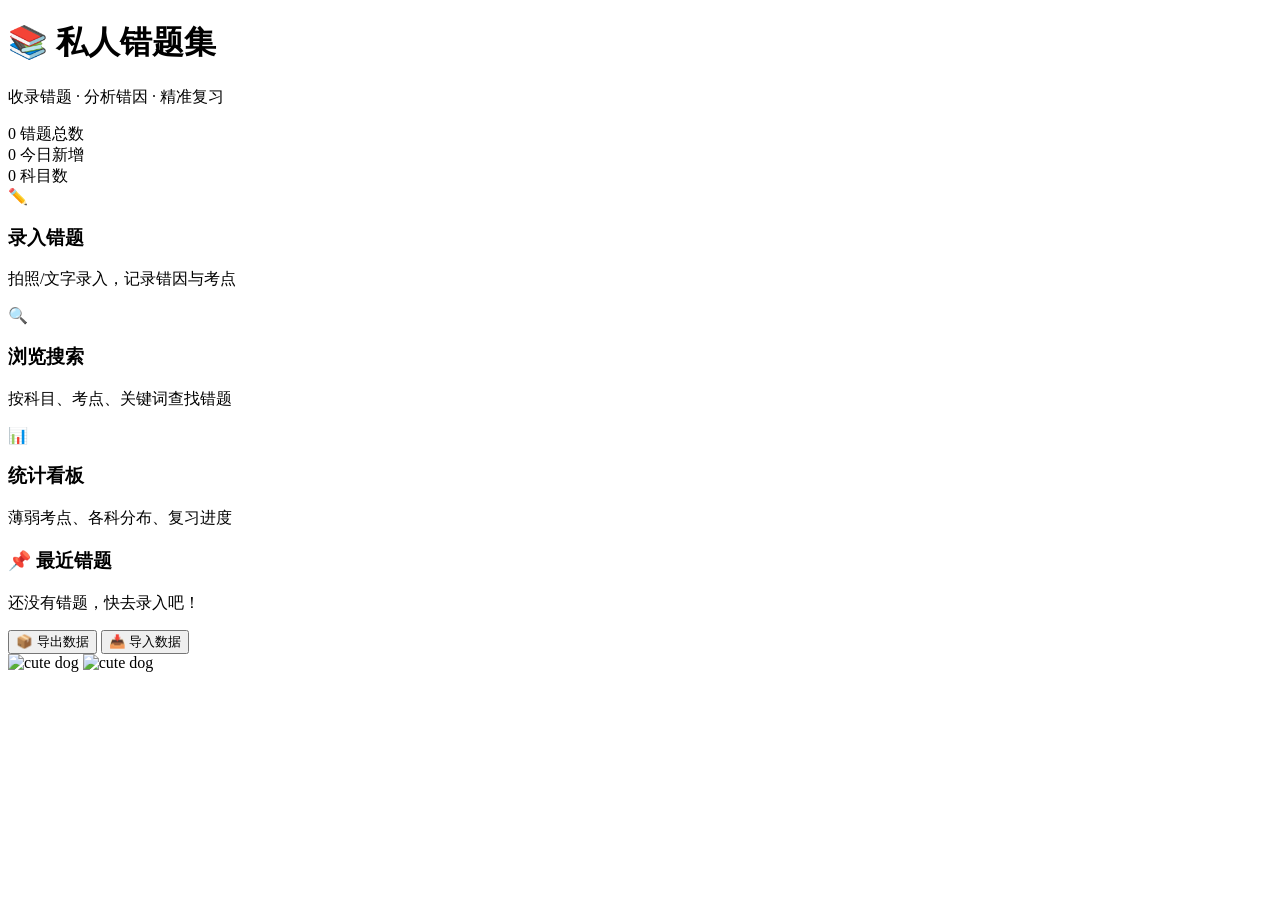
==== index.html @ 0e96a8f3 "Add files via upload 初始上传" ====
<!DOCTYPE html>
<html lang="zh-CN">
<head>
    <meta charset="UTF-8">
    <meta name="viewport" content="width=device-width, initial-scale=1.0">
    <title>私人错题集</title>
    <link rel="stylesheet" href="css/style.css">
    <!-- PWA 配置 -->
    <link rel="manifest" href="manifest.json">
    <meta name="theme-color" content="#f8a4b8">
    <link rel="apple-touch-icon" href="static/icons/icon-192.png">
</head>
<body>
    <div class="container">
        <h1>📚 私人错题集</h1>
        <p class="subtitle">收录错题 · 分析错因 · 精准复习</p>

        <!-- 快捷统计 -->
        <div class="quick-stats" id="quickStats">
            <div class="quick-stat">
                <span class="quick-stat-num" id="totalCount">0</span>
                <span class="quick-stat-label">错题总数</span>
            </div>
            <div class="quick-stat">
                <span class="quick-stat-num" id="todayCount">0</span>
                <span class="quick-stat-label">今日新增</span>
            </div>
            <div class="quick-stat">
                <span class="quick-stat-num" id="subjectCount">0</span>
                <span class="quick-stat-label">科目数</span>
            </div>
        </div>

        <!-- 功能卡片区域 -->
        <div class="features">
            <div class="feature-card" data-page="share.html">
                <div class="feature-icon">✏️</div>
                <h3>录入错题</h3>
                <p>拍照/文字录入，记录错因与考点</p>
            </div>
            <div class="feature-card" data-page="search.html">
                <div class="feature-icon">🔍</div>
                <h3>浏览搜索</h3>
                <p>按科目、考点、关键词查找错题</p>
            </div>
            <div class="feature-card" data-page="stats.html">
                <div class="feature-icon">📊</div>
                <h3>统计看板</h3>
                <p>薄弱考点、各科分布、复习进度</p>
            </div>
        </div>

        <!-- 最近错题预览 -->
        <div class="recent-section">
            <h3>📌 最近错题</h3>
            <div id="recentErrors" class="recent-list">
                <p class="tip">还没有错题，快去录入吧！</p>
            </div>
        </div>

        <!-- 数据管理 -->
        <div class="data-actions">
            <button class="btn-secondary" id="exportBtn">📦 导出数据</button>
            <button class="btn-secondary" id="importBtn">📥 导入数据</button>
            <input type="file" id="importFile" accept=".json" style="display:none">
        </div>
    </div>

    <!-- 可爱的小狗装饰 -->
    <img src="static/dogs/dog1.png" alt="cute dog" class="dog-decoration dog-bottom-right">
    <img src="static/dogs/dog3.png" alt="cute dog" class="dog-decoration dog-bottom-left">

    <script src="js/main.js"></script>
    
    <!-- 注册 Service Worker -->
    <script>
    if ('serviceWorker' in navigator) {
        navigator.serviceWorker.register('sw.js')
            .then(reg => console.log('Service Worker 注册成功'))
            .catch(err => console.log('Service Worker 注册失败', err));
    }
    </script>
</body>
</html>
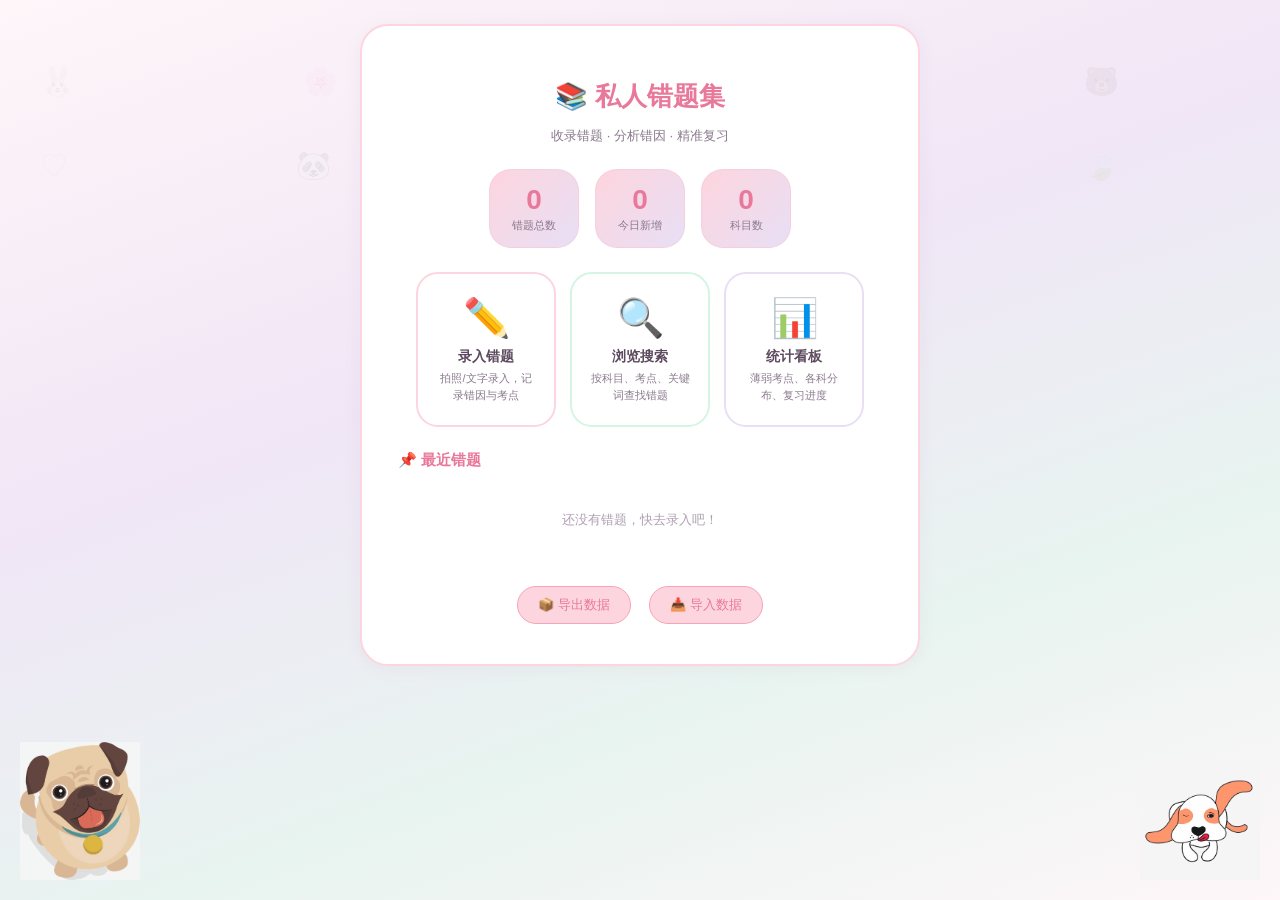
==== commit 74d66fdb: "修复 GitHub Pages 和 iPhone PWA 支持" ====
--- a/index.html
+++ b/index.html
@@ -8,7 +8,10 @@
     <!-- PWA 配置 -->
     <link rel="manifest" href="manifest.json">
     <meta name="theme-color" content="#f8a4b8">
-    <link rel="apple-touch-icon" href="static/icons/icon-192.png">
+    <meta name="apple-mobile-web-app-capable" content="yes">
+    <meta name="apple-mobile-web-app-status-bar-style" content="default">
+    <meta name="apple-mobile-web-app-title" content="错题集">
+    <link rel="apple-touch-icon" sizes="180x180" href="static/icons/icon-180.png">
 </head>
 <body>
     <div class="container">
--- a/css/style.css
+++ b/css/style.css
@@ -0,0 +1,1325 @@
+/* ========================================================
+   私人错题集 - 小清新可爱风格
+   配色：马卡龙粉 + 薄荷绿 + 淡紫 + 暖黄
+   ======================================================== */
+
+* { box-sizing: border-box; }
+
+:root {
+    --pink: #f8a4b8;
+    --pink-light: #fdd5de;
+    --pink-dark: #e8799a;
+    --mint: #a8e6cf;
+    --mint-light: #d4f5e4;
+    --mint-dark: #6bc5a0;
+    --lavender: #c3b1e1;
+    --lavender-light: #e8dff5;
+    --lavender-dark: #9b7fc9;
+    --peach: #ffd3b6;
+    --peach-light: #ffe8d6;
+    --yellow: #ffeaa7;
+    --yellow-light: #fff5d4;
+    --yellow-dark: #f0c75e;
+    --sky: #a8d8ea;
+    --sky-light: #d4ecf7;
+    --bg: #fef6f9;
+    --bg-gradient: linear-gradient(160deg, #fef6f9 0%, #f0e6f6 40%, #e8f4f0 70%, #fef6f9 100%);
+    --card-bg: #ffffff;
+    --shadow-soft: 0 2px 16px rgba(200, 160, 180, 0.12);
+    --shadow-hover: 0 6px 24px rgba(200, 160, 180, 0.2);
+    --radius-sm: 12px;
+    --radius-md: 16px;
+    --radius-lg: 22px;
+    --radius-xl: 28px;
+    --text: #5c4a5e;
+    --text-light: #8b7a8e;
+    --text-muted: #b0a0b3;
+    --success: #6bc5a0;
+    --warning: #f0c75e;
+    --danger: #e8799a;
+    --info: #7eb8d8;
+}
+
+body {
+    font-family: 'Segoe UI', 'PingFang SC', 'Microsoft YaHei', 'Noto Sans SC', sans-serif;
+    margin: 0;
+    padding: 24px;
+    background: var(--bg-gradient);
+    background-attachment: fixed;
+    min-height: 100vh;
+    color: var(--text);
+    -webkit-font-smoothing: antialiased;
+    position: relative;
+}
+
+/* 背景装饰小动物 */
+body::before {
+    content: '🐰 🌸 🐱 ✿ 🐻 ♡ 🐼 🌷 🦊 🍃';
+    position: fixed;
+    top: 0; left: 0; right: 0; bottom: 0;
+    font-size: 28px;
+    line-height: 3;
+    letter-spacing: 80px;
+    word-spacing: 60px;
+    color: rgba(200, 170, 200, 0.06);
+    pointer-events: none;
+    z-index: 0;
+    overflow: hidden;
+    padding: 40px;
+}
+
+/* ===== 容器 ===== */
+.container {
+    background: var(--card-bg);
+    padding: 36px;
+    border-radius: var(--radius-xl);
+    box-shadow: var(--shadow-soft);
+    border: 2px solid var(--pink-light);
+    text-align: center;
+    max-width: 560px;
+    margin: 0 auto;
+    position: relative;
+    z-index: 1;
+    animation: popIn 0.4s ease;
+}
+.container-wide {
+    max-width: 960px;
+}
+
+@keyframes popIn {
+    from { opacity: 0; transform: scale(0.96) translateY(10px); }
+    to { opacity: 1; transform: scale(1) translateY(0); }
+}
+
+/* ===== 标题 ===== */
+h1 {
+    color: var(--pink-dark);
+    margin-bottom: 4px;
+    font-size: 26px;
+    font-weight: 700;
+}
+.subtitle {
+    color: var(--text-light);
+    margin-bottom: 24px;
+    font-size: 13px;
+}
+
+/* ===== 返回按钮 ===== */
+.back-btn {
+    display: inline-flex;
+    align-items: center;
+    gap: 4px;
+    color: var(--pink-dark);
+    text-decoration: none;
+    font-size: 13px;
+    font-weight: 500;
+    margin-bottom: 18px;
+    text-align: left;
+    width: 100%;
+    padding: 6px 14px;
+    border-radius: 50px;
+    transition: all 0.2s;
+    background: var(--pink-light);
+}
+.back-btn:hover {
+    background: var(--pink);
+    color: white;
+    text-decoration: none;
+    transform: translateX(-3px);
+}
+
+/* ===== 按钮 ===== */
+.btn {
+    background: linear-gradient(135deg, var(--pink) 0%, var(--lavender) 100%);
+    color: white;
+    border: none;
+    padding: 12px 32px;
+    font-size: 14px;
+    font-weight: 600;
+    border-radius: 50px;
+    cursor: pointer;
+    transition: all 0.3s ease;
+    margin: 4px;
+    box-shadow: 0 3px 12px rgba(248, 164, 184, 0.3);
+}
+.btn:hover {
+    transform: translateY(-2px) scale(1.02);
+    box-shadow: 0 6px 20px rgba(248, 164, 184, 0.4);
+}
+.btn:active { transform: translateY(0) scale(0.98); }
+.btn-secondary {
+    background: var(--pink-light);
+    color: var(--pink-dark);
+    border: 1.5px solid var(--pink);
+    padding: 9px 20px;
+    font-size: 13px;
+    font-weight: 500;
+    border-radius: 50px;
+    cursor: pointer;
+    margin: 4px;
+    transition: all 0.2s;
+}
+.btn-secondary:hover {
+    background: var(--pink);
+    color: white;
+}
+.btn-danger {
+    background: var(--danger);
+    color: white;
+    border: none;
+    padding: 9px 20px;
+    font-size: 13px;
+    font-weight: 500;
+    border-radius: 50px;
+    cursor: pointer;
+    margin: 4px;
+    transition: all 0.2s;
+}
+.btn-danger:hover {
+    background: #d4607e;
+    transform: translateY(-1px);
+}
+.btn-text {
+    background: none;
+    border: none;
+    color: var(--pink-dark);
+    font-size: 13px;
+    cursor: pointer;
+    text-decoration: underline;
+    padding: 0;
+}
+.btn-text:hover { color: var(--lavender-dark); }
+
+/* ===== 首页 - 快捷统计 ===== */
+.quick-stats {
+    display: flex;
+    justify-content: center;
+    gap: 16px;
+    margin: 22px 0;
+}
+.quick-stat {
+    display: flex;
+    flex-direction: column;
+    align-items: center;
+    padding: 14px 18px;
+    background: linear-gradient(135deg, var(--pink-light), var(--lavender-light));
+    border-radius: var(--radius-lg);
+    min-width: 90px;
+    transition: transform 0.2s;
+    border: 1.5px solid rgba(248, 164, 184, 0.2);
+}
+.quick-stat:hover { transform: translateY(-3px) rotate(-1deg); }
+.quick-stat-num {
+    font-size: 28px;
+    font-weight: 800;
+    color: var(--pink-dark);
+}
+.quick-stat-label {
+    font-size: 11px;
+    color: var(--text-light);
+    margin-top: 2px;
+}
+
+/* ===== 功能卡片 ===== */
+.features {
+    display: flex;
+    justify-content: center;
+    flex-wrap: wrap;
+    margin: 24px 0;
+    gap: 14px;
+}
+.feature-card {
+    background: white;
+    padding: 22px 18px;
+    border-radius: var(--radius-lg);
+    width: 140px;
+    transition: all 0.3s ease;
+    cursor: pointer;
+    border: 2px solid var(--pink-light);
+    position: relative;
+    overflow: hidden;
+}
+.feature-card:nth-child(1) { border-color: var(--pink-light); }
+.feature-card:nth-child(2) { border-color: var(--mint-light); }
+.feature-card:nth-child(3) { border-color: var(--lavender-light); }
+.feature-card:nth-child(1):hover { border-color: var(--pink); background: var(--pink-light); }
+.feature-card:nth-child(2):hover { border-color: var(--mint); background: var(--mint-light); }
+.feature-card:nth-child(3):hover { border-color: var(--lavender); background: var(--lavender-light); }
+.feature-card:hover {
+    transform: translateY(-6px) rotate(-1deg);
+    box-shadow: var(--shadow-hover);
+}
+.feature-icon { font-size: 38px; margin-bottom: 8px; }
+.feature-card h3 { font-size: 14px; color: var(--text); margin: 6px 0 4px; font-weight: 600; }
+.feature-card p { font-size: 11px; color: var(--text-light); margin: 0; line-height: 1.5; }
+
+/* ===== 最近错题 ===== */
+.recent-section { text-align: left; margin-top: 24px; }
+.recent-section h3 {
+    font-size: 15px;
+    color: var(--pink-dark);
+    margin-bottom: 12px;
+    font-weight: 600;
+}
+.recent-list { display: flex; flex-direction: column; gap: 8px; }
+.recent-card {
+    display: flex;
+    align-items: center;
+    gap: 10px;
+    padding: 12px 14px;
+    background: var(--pink-light);
+    border-radius: var(--radius-md);
+    font-size: 13px;
+    border: 1.5px solid rgba(248, 164, 184, 0.2);
+    transition: all 0.2s;
+}
+.recent-card:hover {
+    background: white;
+    border-color: var(--pink);
+    transform: translateX(4px);
+}
+.recent-question { flex: 1; color: var(--text); }
+.recent-date { color: var(--text-muted); font-size: 11px; }
+
+/* 科目标签 */
+.subject-badge {
+    background: linear-gradient(135deg, var(--pink), var(--lavender));
+    color: white;
+    padding: 3px 12px;
+    border-radius: 50px;
+    font-size: 11px;
+    white-space: nowrap;
+    font-weight: 500;
+}
+
+/* ===== 数据管理 ===== */
+.data-actions {
+    margin-top: 24px;
+    display: flex;
+    justify-content: center;
+    gap: 10px;
+}
+
+/* ===== 录入页 ===== */
+.mode-tabs {
+    display: inline-flex;
+    justify-content: center;
+    gap: 4px;
+    margin-bottom: 22px;
+    background: var(--pink-light);
+    border-radius: 50px;
+    padding: 4px;
+}
+.mode-tab {
+    padding: 8px 24px;
+    border: none;
+    background: transparent;
+    color: var(--text-light);
+    border-radius: 50px;
+    cursor: pointer;
+    font-size: 13px;
+    font-weight: 500;
+    transition: all 0.2s;
+}
+.mode-tab.active {
+    background: white;
+    color: var(--pink-dark);
+    box-shadow: 0 2px 8px rgba(248, 164, 184, 0.2);
+}
+
+.share-form { text-align: left; }
+.form-row { display: flex; gap: 14px; }
+.form-row .form-group { flex: 1; }
+.form-group { margin-bottom: 18px; }
+.form-group label {
+    display: block;
+    font-size: 13px;
+    color: var(--text-light);
+    margin-bottom: 6px;
+    font-weight: 600;
+}
+.form-group input,
+.form-group textarea,
+.form-group select {
+    width: 100%;
+    padding: 11px 14px;
+    border: 2px solid var(--pink-light);
+    border-radius: var(--radius-sm);
+    font-size: 14px;
+    box-sizing: border-box;
+    transition: all 0.2s;
+    background: white;
+    color: var(--text);
+}
+.form-group input:focus,
+.form-group textarea:focus,
+.form-group select:focus {
+    outline: none;
+    border-color: var(--pink);
+    box-shadow: 0 0 0 3px rgba(248, 164, 184, 0.15);
+}
+.form-group textarea { resize: vertical; min-height: 60px; }
+.format-hint { font-size: 11px; color: var(--text-muted); margin: 0 0 8px; }
+.optional { font-size: 11px; color: var(--text-muted); font-weight: normal; }
+
+/* 图片上传 */
+.image-upload-area {
+    border: 2.5px dashed var(--pink);
+    border-radius: var(--radius-lg);
+    padding: 30px;
+    text-align: center;
+    cursor: pointer;
+    transition: all 0.3s;
+    color: var(--pink-dark);
+    font-size: 14px;
+    background: var(--pink-light);
+}
+.image-upload-area:hover,
+.image-upload-area.dragover {
+    border-color: var(--lavender);
+    background: var(--lavender-light);
+    color: var(--lavender-dark);
+}
+.image-preview {
+    max-width: 100%;
+    max-height: 300px;
+    margin-top: 10px;
+    border-radius: var(--radius-sm);
+    border: 2px solid var(--pink-light);
+}
+
+/* 原图预览 */
+.image-preview-wrap {
+    margin-top: 14px;
+    text-align: center;
+}
+.image-preview-thumb {
+    max-width: 100%;
+    max-height: 220px;
+    border: 2px solid var(--pink-light);
+    border-radius: var(--radius-md);
+    cursor: pointer;
+    transition: all 0.3s;
+}
+.image-preview-thumb:hover {
+    transform: scale(1.02);
+    border-color: var(--pink);
+    box-shadow: var(--shadow-hover);
+}
+.image-preview-hint {
+    margin-top: 6px;
+    font-size: 12px;
+    color: var(--text-muted);
+}
+
+/* 图片放大模态框 */
+.image-modal {
+    position: fixed;
+    top: 0; left: 0; width: 100%; height: 100%;
+    background: rgba(92, 74, 94, 0.85);
+    backdrop-filter: blur(8px);
+    display: flex;
+    align-items: center;
+    justify-content: center;
+    z-index: 10000;
+    cursor: pointer;
+    animation: fadeIn 0.2s ease;
+}
+@keyframes fadeIn { from { opacity: 0; } to { opacity: 1; } }
+.image-modal-content { position: relative; max-width: 95%; max-height: 95%; }
+.image-modal-img {
+    max-width: 100%;
+    max-height: 95vh;
+    border-radius: var(--radius-lg);
+    box-shadow: 0 20px 60px rgba(0, 0, 0, 0.4);
+    border: 3px solid white;
+}
+.image-modal-close {
+    position: absolute;
+    top: -44px; right: 0;
+    font-size: 36px;
+    color: white;
+    cursor: pointer;
+    padding: 0 10px;
+    transition: color 0.2s;
+}
+.image-modal-close:hover { color: var(--pink); }
+
+/* ===== 裁剪工具 ===== */
+.crop-steps {
+    display: flex;
+    gap: 10px;
+    margin-top: 12px;
+    align-items: center;
+    flex-wrap: wrap;
+}
+.crop-step-item {
+    display: flex;
+    align-items: center;
+    gap: 6px;
+    padding: 8px 16px;
+    background: var(--pink-light);
+    border-radius: 50px;
+    font-size: 13px;
+    color: var(--text-muted);
+    cursor: pointer;
+    transition: all 0.2s;
+    border: 2px solid transparent;
+}
+.crop-step-item.active {
+    background: white;
+    color: var(--pink-dark);
+    border-color: var(--pink);
+    font-weight: 600;
+}
+.crop-step-item.done {
+    background: var(--mint-light);
+    color: var(--mint-dark);
+    border-color: var(--mint);
+}
+.crop-step-item.optional { background: transparent; padding: 8px 0; }
+.step-number {
+    display: inline-flex;
+    align-items: center;
+    justify-content: center;
+    width: 22px; height: 22px;
+    border-radius: 50%;
+    background: var(--pink-light);
+    color: white;
+    font-size: 12px;
+    font-weight: bold;
+}
+.crop-step-item.active .step-number { background: var(--pink); }
+.crop-step-item.done .step-number { background: var(--mint); }
+.step-check { font-size: 14px; margin-left: 2px; }
+
+.crop-toolbar {
+    display: flex;
+    align-items: center;
+    gap: 8px;
+    margin-top: 12px;
+    flex-wrap: wrap;
+}
+.crop-hint { font-size: 12px; color: var(--pink-dark); font-weight: 600; }
+.crop-mode-btn {
+    padding: 6px 16px;
+    border: 2px solid var(--pink);
+    background: white;
+    color: var(--pink-dark);
+    border-radius: 50px;
+    cursor: pointer;
+    font-size: 12px;
+    font-weight: 500;
+    transition: all 0.2s;
+}
+.crop-mode-btn.active { background: var(--pink); color: white; }
+.crop-mode-btn:hover { background: var(--pink-light); }
+.crop-mode-btn.active:hover { background: var(--pink-dark); color: white; }
+
+.crop-canvas-wrap {
+    position: relative;
+    margin-top: 12px;
+    border: 2px solid var(--pink-light);
+    border-radius: var(--radius-md);
+    overflow: hidden;
+    display: inline-block;
+    cursor: crosshair;
+}
+.crop-canvas-wrap canvas { display: block; max-width: 100%; }
+.crop-rect {
+    position: absolute;
+    border: 2px dashed;
+    pointer-events: none;
+    z-index: 2;
+}
+.crop-rect.crop-question { border-color: var(--pink); background: rgba(248,164,184,0.15); }
+.crop-rect.crop-answer { border-color: var(--mint); background: rgba(168,230,207,0.15); }
+
+.crop-results {
+    display: flex;
+    gap: 14px;
+    margin-top: 14px;
+    flex-wrap: wrap;
+}
+.crop-result {
+    display: flex;
+    flex-direction: column;
+    align-items: center;
+    gap: 6px;
+    background: white;
+    border-radius: var(--radius-md);
+    padding: 10px;
+    max-width: 220px;
+    position: relative;
+    border: 2px solid var(--pink-light);
+}
+.crop-result-label { font-size: 11px; color: var(--text-light); font-weight: 600; }
+.crop-result-img {
+    max-width: 200px;
+    max-height: 160px;
+    border-radius: var(--radius-sm);
+    border: 1.5px solid var(--pink-light);
+    cursor: pointer;
+    transition: transform 0.2s;
+}
+.crop-result-img:hover { transform: scale(1.03); }
+.crop-clear-btn {
+    position: absolute;
+    top: 6px; right: 6px;
+    background: var(--pink);
+    color: white;
+    border: none;
+    width: 22px; height: 22px;
+    border-radius: 50%;
+    cursor: pointer;
+    font-size: 11px;
+    line-height: 22px;
+    text-align: center;
+    padding: 0;
+    transition: background 0.2s;
+}
+.crop-clear-btn:hover { background: var(--danger); }
+
+/* ===== 自动分析状态 ===== */
+.auto-status {
+    margin-top: 12px;
+    padding: 12px 16px;
+    border-radius: var(--radius-sm);
+    font-size: 13px;
+    text-align: left;
+    display: flex;
+    align-items: center;
+    gap: 8px;
+    font-weight: 500;
+}
+.auto-analyzing {
+    background: var(--yellow-light);
+    color: #b8860b;
+    border: 1.5px solid var(--yellow);
+}
+.auto-success {
+    background: var(--mint-light);
+    color: var(--mint-dark);
+    border: 1.5px solid var(--mint);
+}
+.auto-question-only {
+    background: var(--sky-light);
+    color: #4a90b8;
+    border: 1.5px solid var(--sky);
+}
+
+.manual-adjust-wrap {
+    display: flex;
+    gap: 8px;
+    margin-top: 12px;
+    align-items: center;
+    flex-wrap: wrap;
+}
+
+/* ===== 自定义标签系统 ===== */
+.tag-system { display: flex; flex-direction: column; gap: 8px; }
+.tag-selected {
+    display: flex;
+    flex-wrap: wrap;
+    gap: 6px;
+    min-height: 36px;
+    padding: 8px;
+    background: var(--lavender-light);
+    border-radius: var(--radius-sm);
+    border: 1.5px solid rgba(195, 177, 225, 0.3);
+    align-items: center;
+}
+.tag-selected-item {
+    background: linear-gradient(135deg, var(--lavender), var(--pink));
+    color: white;
+    padding: 4px 12px;
+    border-radius: 50px;
+    font-size: 12px;
+    display: flex;
+    align-items: center;
+    gap: 4px;
+    font-weight: 500;
+}
+.tag-remove { cursor: pointer; font-size: 10px; opacity: 0.7; }
+.tag-remove:hover { opacity: 1; }
+
+.tag-pool {
+    display: flex;
+    flex-wrap: wrap;
+    gap: 6px;
+    min-height: 28px;
+    padding: 4px;
+    align-items: center;
+}
+.tag-pool-item {
+    background: var(--lavender-light);
+    color: var(--lavender-dark);
+    padding: 4px 14px;
+    border-radius: 50px;
+    font-size: 12px;
+    cursor: pointer;
+    transition: all 0.2s;
+    border: 1.5px solid transparent;
+    font-weight: 500;
+}
+.tag-pool-item:hover { background: var(--lavender); color: white; }
+.tag-pool-item.active {
+    background: var(--lavender);
+    color: white;
+    border-color: var(--lavender-dark);
+}
+
+.tag-empty-hint { font-size: 12px; color: var(--text-muted); padding: 2px; }
+.tag-input-row { display: flex; gap: 6px; align-items: center; }
+.tag-input-row input {
+    flex: 1;
+    padding: 8px 12px;
+    border: 2px solid var(--lavender-light);
+    border-radius: var(--radius-sm);
+    font-size: 13px;
+}
+.tag-input-row input:focus { outline: none; border-color: var(--lavender); }
+
+.tag-manage-panel {
+    background: var(--lavender-light);
+    border: 1.5px solid rgba(195,177,225,0.3);
+    border-radius: var(--radius-sm);
+    padding: 14px;
+    margin-top: 4px;
+}
+.tag-manage-hint { font-size: 11px; color: var(--text-muted); margin: 0 0 8px; }
+.tag-manage-list { display: flex; flex-wrap: wrap; gap: 6px; }
+.tag-manage-item {
+    background: white;
+    color: var(--text-light);
+    padding: 4px 12px;
+    border-radius: 50px;
+    font-size: 12px;
+    display: flex;
+    align-items: center;
+    gap: 4px;
+    border: 1px solid var(--lavender-light);
+}
+.tag-manage-del { cursor: pointer; color: var(--danger); font-size: 10px; }
+.tag-manage-del:hover { color: #c0392b; }
+
+/* ===== 搜索页标签筛选 ===== */
+.filter-tags {
+    display: flex;
+    flex-wrap: wrap;
+    gap: 6px;
+    margin-bottom: 14px;
+    align-items: center;
+}
+.filter-tags-label { font-size: 12px; color: var(--text-muted); font-weight: 500; }
+.filter-tag-btn {
+    background: var(--lavender-light);
+    color: var(--lavender-dark);
+    padding: 4px 12px;
+    border-radius: 50px;
+    font-size: 11px;
+    cursor: pointer;
+    border: 1.5px solid transparent;
+    transition: all 0.2s;
+    font-weight: 500;
+}
+.filter-tag-btn:hover { background: var(--lavender); color: white; }
+.filter-tag-btn.active {
+    background: var(--lavender);
+    color: white;
+    border-color: var(--lavender-dark);
+}
+
+/* 卡片删除按钮 */
+.card-delete-btn {
+    margin-left: auto;
+    background: none;
+    border: none;
+    cursor: pointer;
+    font-size: 14px;
+    padding: 4px 8px;
+    border-radius: var(--radius-sm);
+    opacity: 0;
+    transition: all 0.2s;
+}
+.error-card:hover .card-delete-btn { opacity: 0.5; }
+.card-delete-btn:hover { opacity: 1 !important; background: var(--pink-light); }
+
+.no-text { color: var(--text-muted); font-style: italic; }
+
+/* ===== 答案遮挡 ===== */
+.answer-section {
+    margin: 16px 0;
+    border-radius: var(--radius-md);
+    overflow: hidden;
+    border: 2px solid var(--mint);
+    transition: border-color 0.2s;
+}
+.answer-section.hidden { border-color: var(--pink-light); }
+.answer-toggle-btn {
+    padding: 14px 20px;
+    background: linear-gradient(135deg, var(--mint), var(--sky));
+    color: white;
+    text-align: center;
+    cursor: pointer;
+    font-size: 14px;
+    font-weight: 600;
+    transition: all 0.2s;
+}
+.answer-toggle-btn:hover { filter: brightness(1.05); }
+.answer-section.hidden .answer-toggle-btn {
+    background: var(--pink-light);
+    color: var(--pink-dark);
+}
+.answer-content { padding: 16px; background: white; }
+
+/* ===== 搜索页 ===== */
+.search-bar {
+    display: flex;
+    gap: 10px;
+    margin-bottom: 16px;
+}
+.search-bar input {
+    flex: 1;
+    padding: 12px 20px;
+    border: 2px solid var(--pink-light);
+    border-radius: 50px;
+    font-size: 14px;
+    transition: all 0.2s;
+    background: white;
+}
+.search-bar input:focus {
+    outline: none;
+    border-color: var(--pink);
+    box-shadow: 0 0 0 3px rgba(248,164,184,0.15);
+}
+.filter-row {
+    display: flex;
+    gap: 12px;
+    margin-bottom: 16px;
+    flex-wrap: wrap;
+}
+.filter-group { display: flex; flex-direction: column; gap: 3px; }
+.filter-group label { font-size: 11px; color: var(--text-muted); font-weight: 500; }
+.filter-group select {
+    padding: 7px 12px;
+    border: 2px solid var(--pink-light);
+    border-radius: var(--radius-sm);
+    font-size: 13px;
+    background: white;
+}
+.filter-group select:focus { outline: none; border-color: var(--pink); }
+.result-count {
+    text-align: left;
+    font-size: 13px;
+    color: var(--text-muted);
+    margin-bottom: 14px;
+}
+
+/* 错题卡片 */
+.error-cards { display: flex; flex-direction: column; gap: 12px; text-align: left; }
+.error-card {
+    background: white;
+    border-radius: var(--radius-lg);
+    padding: 18px;
+    cursor: pointer;
+    transition: all 0.3s ease;
+    border: 2px solid var(--pink-light);
+}
+.error-card:hover {
+    transform: translateY(-3px) rotate(-0.3deg);
+    box-shadow: var(--shadow-hover);
+    border-color: var(--pink);
+}
+.error-card-header {
+    display: flex;
+    align-items: center;
+    gap: 8px;
+    margin-bottom: 10px;
+}
+.date-label { font-size: 11px; color: var(--text-muted); margin-left: auto; }
+.chapter-tag {
+    font-size: 12px;
+    color: var(--lavender-dark);
+    margin-bottom: 6px;
+    font-weight: 500;
+}
+.question-text { font-size: 14px; color: var(--text); line-height: 1.6; }
+.has-image { font-size: 12px; color: var(--text-muted); margin-top: 4px; }
+.error-card-footer {
+    display: flex;
+    align-items: center;
+    gap: 6px;
+    margin-top: 12px;
+    flex-wrap: wrap;
+}
+.reason-tag {
+    background: var(--yellow-light);
+    color: #b8860b;
+    padding: 3px 10px;
+    border-radius: 50px;
+    font-size: 11px;
+    font-weight: 500;
+}
+.tag-pill {
+    background: var(--lavender-light);
+    color: var(--lavender-dark);
+    padding: 3px 10px;
+    border-radius: 50px;
+    font-size: 11px;
+    font-weight: 500;
+}
+.difficulty-badge {
+    padding: 3px 10px;
+    border-radius: 50px;
+    font-size: 11px;
+    font-weight: 500;
+}
+.difficulty-简单 { background: var(--mint-light); color: var(--mint-dark); }
+.difficulty-中等 { background: var(--yellow-light); color: #b8860b; }
+.difficulty-困难 { background: var(--pink-light); color: var(--pink-dark); }
+.mastered-label { font-size: 11px; margin-left: auto; color: var(--text-muted); }
+.mastered-label.mastered { color: var(--success); font-weight: 600; }
+
+/* ===== 详情弹窗 ===== */
+.modal-overlay {
+    position: fixed;
+    top: 0; left: 0; right: 0; bottom: 0;
+    background: rgba(92, 74, 94, 0.5);
+    backdrop-filter: blur(4px);
+    display: none;
+    align-items: center;
+    justify-content: center;
+    z-index: 100;
+    padding: 20px;
+    animation: fadeIn 0.2s ease;
+}
+.modal-overlay.show { display: flex; }
+.modal-content {
+    background: white;
+    border-radius: var(--radius-xl);
+    max-width: 620px;
+    width: 100%;
+    max-height: 85vh;
+    overflow-y: auto;
+    padding: 28px;
+    box-shadow: var(--shadow-xl, 0 20px 60px rgba(200,160,180,0.25));
+    animation: popIn 0.3s ease;
+    border: 2px solid var(--pink-light);
+}
+.modal-header {
+    display: flex;
+    align-items: center;
+    gap: 8px;
+    margin-bottom: 20px;
+}
+.modal-close {
+    margin-left: auto;
+    background: var(--pink-light);
+    border: none;
+    font-size: 18px;
+    cursor: pointer;
+    color: var(--text-muted);
+    width: 32px; height: 32px;
+    display: flex;
+    align-items: center;
+    justify-content: center;
+    border-radius: 50%;
+    transition: all 0.2s;
+}
+.modal-close:hover { background: var(--pink); color: white; }
+.modal-body { text-align: left; }
+.detail-row { margin-bottom: 14px; font-size: 14px; line-height: 1.6; }
+.detail-row strong { color: var(--text-light); font-weight: 600; }
+.detail-row-grid { display: flex; gap: 16px; margin-bottom: 14px; }
+.detail-row-grid > div { flex: 1; }
+.detail-text {
+    padding: 10px 14px;
+    background: var(--pink-light);
+    border-radius: var(--radius-sm);
+    font-size: 14px;
+    line-height: 1.6;
+    margin-top: 6px;
+}
+.detail-text.wrong { background: #fde8ec; color: var(--danger); }
+.detail-text.right { background: var(--mint-light); color: var(--mint-dark); }
+.detail-image {
+    max-width: 100%;
+    max-height: 320px;
+    margin-top: 8px;
+    border-radius: var(--radius-sm);
+    border: 2px solid var(--pink-light);
+}
+.modal-actions {
+    display: flex;
+    gap: 8px;
+    margin-top: 24px;
+    flex-wrap: wrap;
+    justify-content: center;
+}
+
+/* ===== 统计页 ===== */
+.stats-grid {
+    display: grid;
+    grid-template-columns: repeat(4, 1fr);
+    gap: 14px;
+    margin-bottom: 24px;
+}
+.stat-card {
+    background: white;
+    border-radius: var(--radius-lg);
+    padding: 20px;
+    text-align: center;
+    border: 2px solid var(--pink-light);
+    transition: all 0.3s ease;
+}
+.stat-card:nth-child(1) { border-color: var(--pink-light); }
+.stat-card:nth-child(2) { border-color: var(--mint-light); }
+.stat-card:nth-child(3) { border-color: var(--peach-light); }
+.stat-card:nth-child(4) { border-color: var(--sky-light); }
+.stat-card:hover {
+    transform: translateY(-4px) rotate(-0.5deg);
+    box-shadow: var(--shadow-hover);
+}
+.stat-number { font-size: 32px; font-weight: 800; }
+.stat-label { font-size: 12px; color: var(--text-muted); margin-top: 4px; font-weight: 500; }
+.stat-clickable { cursor: pointer; }
+.stat-primary .stat-number { color: var(--pink-dark); }
+.stat-success .stat-number { color: var(--success); }
+.stat-warning .stat-number { color: var(--warning); }
+.stat-info .stat-number { color: var(--info); }
+
+/* 掌握率进度条 */
+.progress-section { text-align: left; margin-bottom: 24px; }
+.progress-section h3 { font-size: 14px; margin-bottom: 10px; font-weight: 600; }
+.progress-bar-wrap {
+    height: 22px;
+    background: var(--pink-light);
+    border-radius: 50px;
+    overflow: hidden;
+    display: inline-block;
+    width: calc(100% - 55px);
+    vertical-align: middle;
+    border: 1.5px solid rgba(248,164,184,0.2);
+}
+.progress-bar {
+    height: 100%;
+    background: linear-gradient(90deg, var(--pink), var(--lavender));
+    border-radius: 50px;
+    transition: width 0.8s ease;
+}
+.progress-text {
+    font-size: 15px;
+    font-weight: 700;
+    color: var(--pink-dark);
+    margin-left: 10px;
+    vertical-align: middle;
+}
+
+/* 图表区域 */
+.charts-row {
+    display: flex;
+    gap: 16px;
+    margin-bottom: 16px;
+}
+.chart-card {
+    flex: 1;
+    background: white;
+    border-radius: var(--radius-lg);
+    padding: 20px;
+    text-align: left;
+    border: 2px solid var(--pink-light);
+    transition: box-shadow 0.2s;
+}
+.chart-card:nth-child(odd) { border-color: var(--lavender-light); }
+.chart-card:hover { box-shadow: var(--shadow-soft); }
+.chart-card h3 { font-size: 14px; margin-bottom: 14px; color: var(--text); font-weight: 600; }
+.chart-card.full-width { margin-bottom: 20px; }
+.chart-list { display: flex; flex-direction: column; gap: 10px; }
+
+/* 条形图 */
+.bar-row {
+    display: flex;
+    align-items: center;
+    gap: 10px;
+    font-size: 13px;
+}
+.bar-label {
+    width: 72px;
+    text-align: right;
+    color: var(--text-light);
+    flex-shrink: 0;
+    overflow: hidden;
+    text-overflow: ellipsis;
+    white-space: nowrap;
+    font-weight: 500;
+    font-size: 12px;
+}
+.bar-track {
+    flex: 1;
+    height: 18px;
+    background: var(--pink-light);
+    border-radius: 50px;
+    overflow: hidden;
+}
+.bar-fill {
+    height: 100%;
+    background: linear-gradient(90deg, var(--pink), var(--lavender));
+    border-radius: 50px;
+    min-width: 4px;
+    transition: width 0.6s ease;
+}
+.bar-value { width: 30px; font-size: 12px; color: var(--text-muted); font-weight: 600; }
+
+.bar-clickable {
+    cursor: pointer;
+    transition: all 0.2s;
+    border-radius: var(--radius-sm);
+    padding: 4px 6px;
+}
+.bar-clickable:hover { background: var(--pink-light); }
+.bar-clickable:hover .bar-label { color: var(--pink-dark); }
+
+/* 复习记录 */
+.review-list { display: flex; flex-direction: column; gap: 8px; }
+.review-item {
+    display: flex;
+    align-items: center;
+    gap: 10px;
+    padding: 10px 14px;
+    background: var(--mint-light);
+    border-radius: var(--radius-sm);
+    font-size: 13px;
+    border: 1.5px solid rgba(168,230,207,0.3);
+    transition: all 0.2s;
+}
+.review-item:hover {
+    background: white;
+    border-color: var(--mint);
+}
+.review-subject {
+    background: linear-gradient(135deg, var(--pink), var(--lavender));
+    color: white;
+    padding: 3px 10px;
+    border-radius: 50px;
+    font-size: 11px;
+    font-weight: 500;
+}
+.review-question { flex: 1; color: var(--text); }
+.review-info { color: var(--text-muted); font-size: 11px; }
+.review-status { font-size: 11px; color: var(--text-muted); }
+.review-status.mastered { color: var(--success); font-weight: 600; }
+
+/* ===== 通用 ===== */
+.tip { color: var(--text-muted); font-size: 13px; text-align: center; padding: 16px 0; }
+
+/* 可折叠模块 */
+.collapsible .collapse-header {
+    cursor: pointer;
+    user-select: none;
+    display: flex;
+    align-items: center;
+    justify-content: space-between;
+    padding: 0;
+    margin-bottom: 14px;
+}
+.collapsible .collapse-header:hover { color: var(--pink-dark); }
+.collapse-icon { font-size: 12px; transition: transform 0.3s; color: var(--text-muted); }
+.collapsible.collapsed .collapse-icon { transform: rotate(-90deg); }
+.collapse-body { transition: max-height 0.3s ease, opacity 0.3s ease; overflow: hidden; }
+.collapsible.collapsed .collapse-body { max-height: 0 !important; opacity: 0; }
+
+/* ===== 统计弹窗 ===== */
+.stat-modal-overlay {
+    display: none;
+    position: fixed;
+    top: 0; left: 0; width: 100%; height: 100%;
+    background: rgba(92, 74, 94, 0.5);
+    backdrop-filter: blur(4px);
+    z-index: 2000;
+    align-items: center;
+    justify-content: center;
+    padding: 20px;
+    animation: fadeIn 0.2s ease;
+}
+.stat-modal-overlay.show { display: flex; }
+
+.stat-modal-content {
+    background: white;
+    border-radius: var(--radius-xl);
+    max-width: 820px;
+    width: 100%;
+    max-height: 82vh;
+    display: flex;
+    flex-direction: column;
+    box-shadow: 0 20px 60px rgba(200,160,180,0.25);
+    animation: popIn 0.3s ease;
+    border: 2px solid var(--pink-light);
+}
+.stat-modal-header {
+    display: flex;
+    align-items: center;
+    justify-content: space-between;
+    padding: 22px 28px;
+    border-bottom: 2px solid var(--pink-light);
+}
+.stat-modal-header h3 {
+    margin: 0;
+    font-size: 18px;
+    color: var(--pink-dark);
+    font-weight: 700;
+}
+.stat-modal-close {
+    background: var(--pink-light);
+    border: none;
+    font-size: 20px;
+    color: var(--text-muted);
+    cursor: pointer;
+    width: 36px; height: 36px;
+    display: flex;
+    align-items: center;
+    justify-content: center;
+    border-radius: 50%;
+    transition: all 0.2s;
+}
+.stat-modal-close:hover { background: var(--pink); color: white; }
+.stat-modal-body {
+    padding: 22px 28px;
+    overflow-y: auto;
+    flex: 1;
+}
+
+.stat-error-item {
+    background: var(--pink-light);
+    border-radius: var(--radius-md);
+    padding: 18px;
+    margin-bottom: 12px;
+    border: 1.5px solid rgba(248,164,184,0.2);
+    transition: all 0.2s;
+}
+.stat-error-item:hover {
+    background: white;
+    border-color: var(--pink);
+}
+.stat-error-header {
+    display: flex;
+    align-items: center;
+    justify-content: space-between;
+    margin-bottom: 12px;
+}
+.stat-error-subject {
+    background: linear-gradient(135deg, var(--pink), var(--lavender));
+    color: white;
+    padding: 4px 14px;
+    border-radius: 50px;
+    font-size: 12px;
+    font-weight: 500;
+}
+.stat-error-date { color: var(--text-muted); font-size: 12px; }
+.stat-error-image {
+    max-width: 100%;
+    max-height: 220px;
+    border-radius: var(--radius-sm);
+    margin-bottom: 12px;
+    display: block;
+    border: 2px solid var(--pink-light);
+}
+.stat-error-question {
+    font-size: 14px;
+    line-height: 1.7;
+    color: var(--text);
+    margin-bottom: 12px;
+    white-space: pre-wrap;
+    word-break: break-word;
+}
+.stat-error-footer {
+    display: flex;
+    align-items: center;
+    justify-content: space-between;
+    padding-top: 10px;
+    border-top: 1.5px solid var(--pink-light);
+}
+.stat-error-chapter { color: var(--text-light); font-size: 12px; }
+.stat-error-status { font-size: 12px; color: var(--danger); font-weight: 500; }
+.stat-error-status.mastered { color: var(--success); }
+.stat-error-empty {
+    text-align: center;
+    color: var(--text-muted);
+    padding: 50px 20px;
+    font-size: 14px;
+}
+
+/* 滚动条 */
+::-webkit-scrollbar { width: 6px; }
+::-webkit-scrollbar-track { background: var(--pink-light); border-radius: 3px; }
+::-webkit-scrollbar-thumb { background: var(--pink); border-radius: 3px; }
+::-webkit-scrollbar-thumb:hover { background: var(--pink-dark); }
+
+/* ===== 响应式 ===== */
+@media (max-width: 600px) {
+    body { padding: 12px; }
+    .container { padding: 22px; border-radius: var(--radius-lg); }
+    .stats-grid { grid-template-columns: repeat(2, 1fr); }
+    .charts-row { flex-direction: column; }
+    .form-row { flex-direction: column; gap: 0; }
+    .filter-row { flex-direction: column; }
+    .detail-row-grid { flex-direction: column; gap: 10px; }
+    .quick-stats { gap: 10px; }
+    .quick-stat { min-width: 80px; padding: 10px; }
+    .quick-stat-num { font-size: 22px; }
+    .features { gap: 10px; }
+    .feature-card { width: 110px; padding: 16px 12px; }
+    .modal-content { padding: 20px; }
+    .stat-modal-content { border-radius: var(--radius-lg); }
+}
+
+/* ===== 可爱小狗装饰 ===== */
+.dog-decoration {
+    position: fixed;
+    width: 120px;
+    height: auto;
+    z-index: 1000;
+    pointer-events: none;
+    opacity: 0.9;
+    animation: dog-wiggle 3s ease-in-out infinite;
+}
+
+.dog-top-left {
+    top: 20px;
+    left: 20px;
+}
+
+.dog-top-right {
+    top: 20px;
+    right: 20px;
+    animation-delay: 0.5s;
+}
+
+.dog-bottom-left {
+    bottom: 20px;
+    left: 20px;
+    animation-delay: 1s;
+}
+
+.dog-bottom-right {
+    bottom: 20px;
+    right: 20px;
+    animation-delay: 1.5s;
+}
+
+/* 小狗摇摆动画 */
+@keyframes dog-wiggle {
+    0%, 100% {
+        transform: rotate(-3deg);
+    }
+    50% {
+        transform: rotate(3deg);
+    }
+}
+
+/* 移动端隐藏小狗装饰 */
+@media (max-width: 768px) {
+    .dog-decoration {
+        display: none;
+    }
+}
